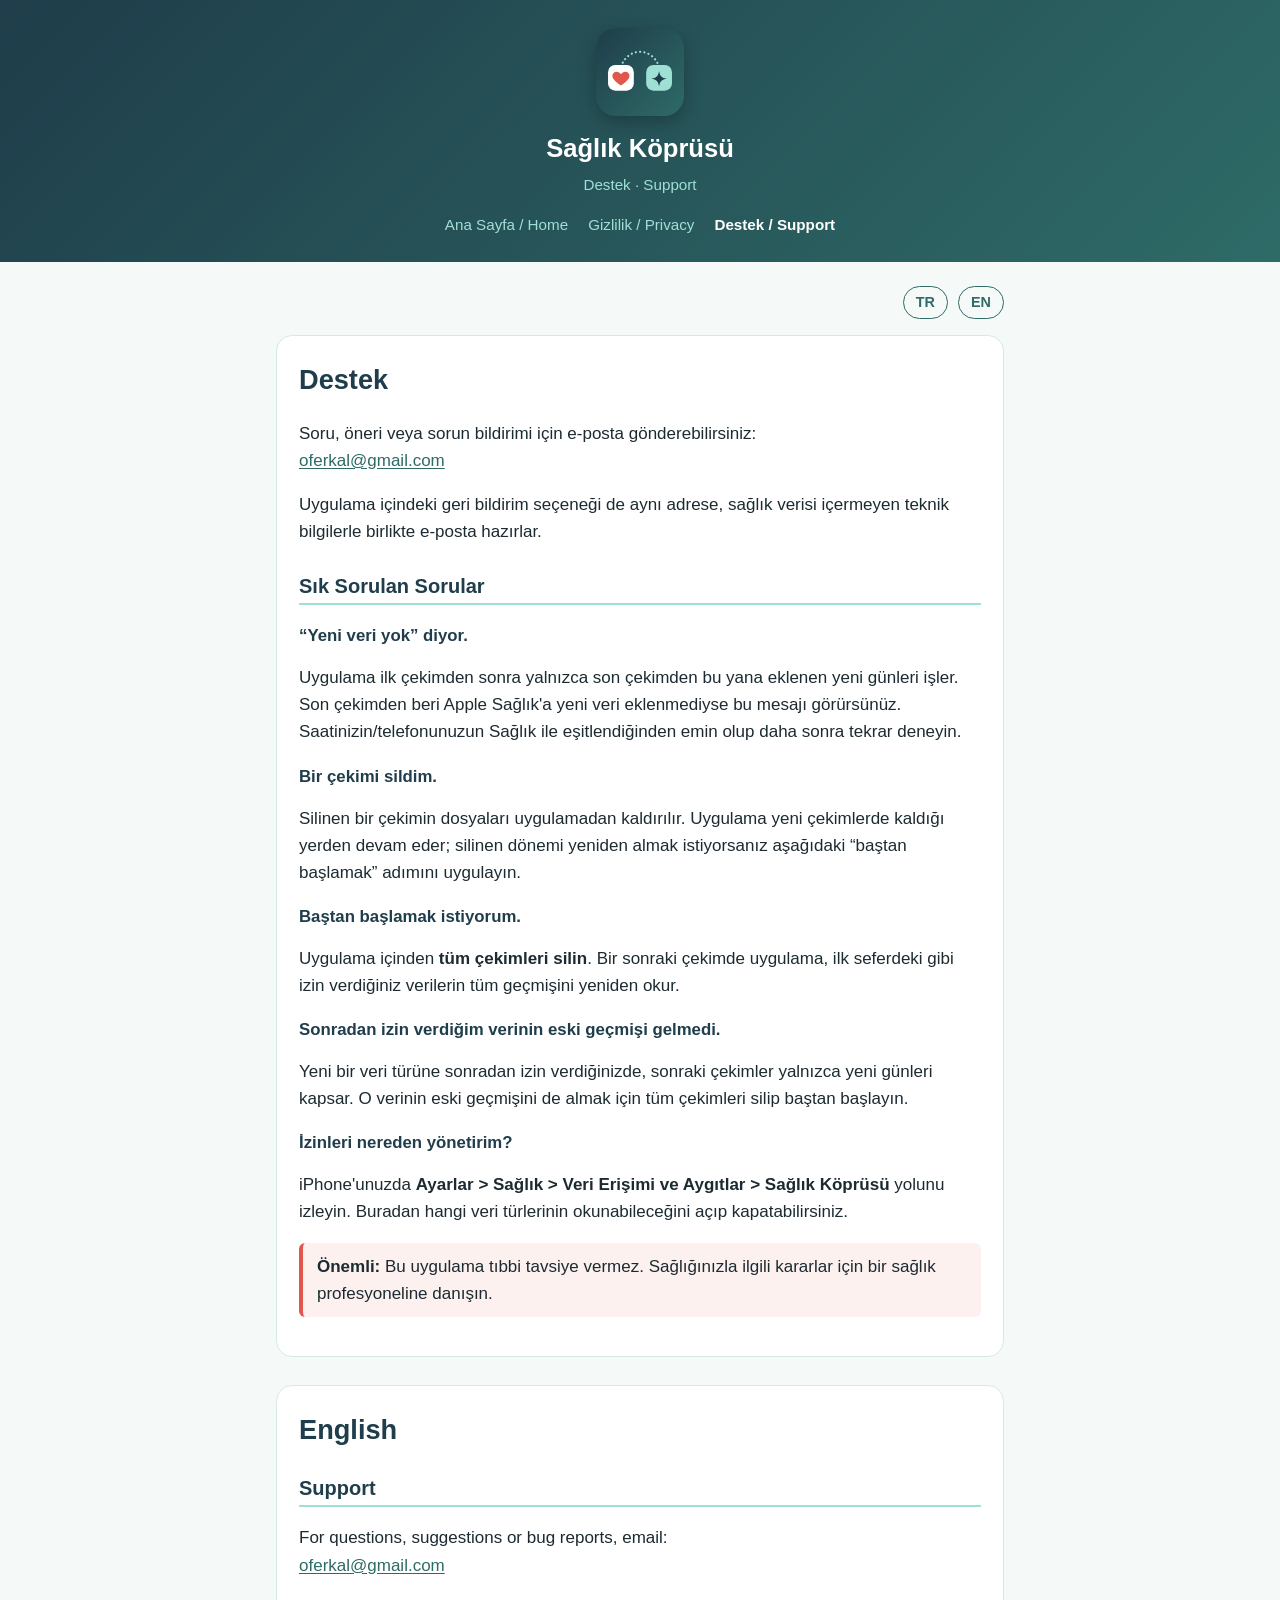
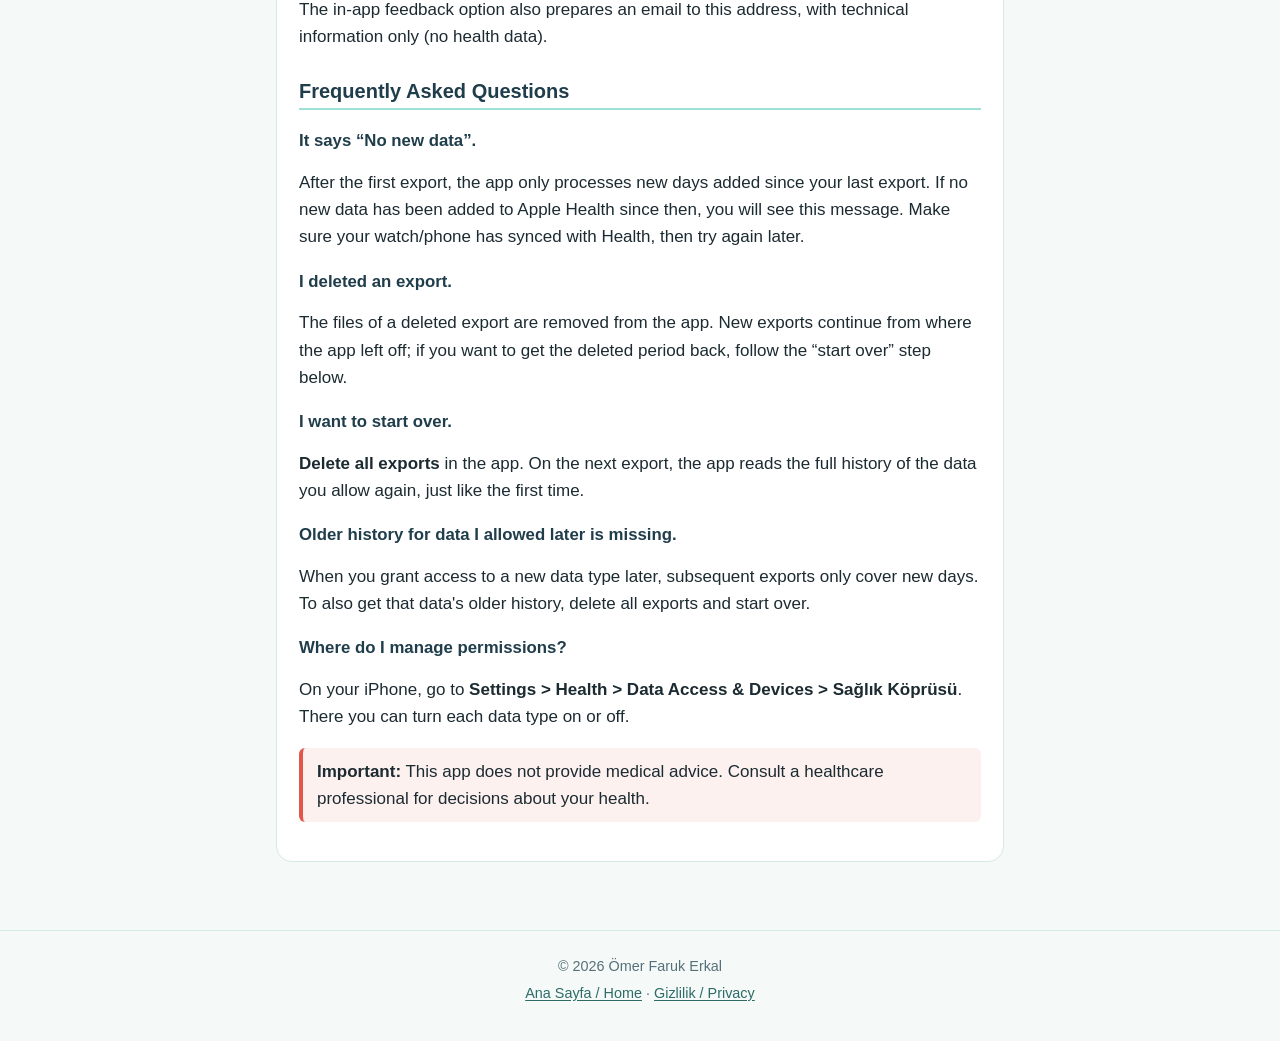
==== support.html @ dfb9d86a "Add App Store web pages: home, privacy policy, support (TR + EN) Static HTML/CSS site for GitHub Pag" ====
<!DOCTYPE html>
<html lang="tr">
<head>
  <meta charset="utf-8">
  <meta name="viewport" content="width=device-width, initial-scale=1">
  <title>Destek / Support – Sağlık Köprüsü</title>
  <meta name="description" content="Sağlık Köprüsü destek sayfası ve sık sorulan sorular. Support and FAQ for the Sağlık Köprüsü iOS app.">
  <meta name="theme-color" content="#1F3D4A">
  <link rel="icon" type="image/svg+xml" href="assets/icon.svg">
  <link rel="apple-touch-icon" href="assets/icon.svg">
  <link rel="stylesheet" href="assets/style.css">
</head>
<body>
  <header class="site-header">
    <a href="index.html">
      <img src="assets/icon.svg" alt="Sağlık Köprüsü simgesi" width="88" height="88">
      <p class="app-name">Sağlık Köprüsü</p>
    </a>
    <p class="tagline">Destek · Support</p>
    <nav class="main-nav" aria-label="Site">
      <a href="index.html">Ana Sayfa / Home</a>
      <a href="privacy.html">Gizlilik / Privacy</a>
      <a href="support.html" aria-current="page">Destek / Support</a>
    </nav>
  </header>

  <main>
    <div class="lang-jump">
      <a href="#tr" lang="tr">TR</a>
      <a href="#en" lang="en">EN</a>
    </div>

    <section class="lang" id="tr" lang="tr">
      <h1>Destek</h1>
      <p>Soru, öneri veya sorun bildirimi için e-posta gönderebilirsiniz:<br>
        <a href="mailto:oferkal@gmail.com?subject=Sa%C4%9Fl%C4%B1k%20K%C3%B6pr%C3%BCs%C3%BC%20Destek">oferkal@gmail.com</a></p>
      <p>Uygulama içindeki geri bildirim seçeneği de aynı adrese, sağlık verisi içermeyen teknik bilgilerle birlikte e-posta hazırlar.</p>

      <h2>Sık Sorulan Sorular</h2>

      <h3>“Yeni veri yok” diyor.</h3>
      <p>Uygulama ilk çekimden sonra yalnızca son çekimden bu yana eklenen yeni günleri işler. Son çekimden beri Apple Sağlık'a yeni veri eklenmediyse bu mesajı görürsünüz. Saatinizin/telefonunuzun Sağlık ile eşitlendiğinden emin olup daha sonra tekrar deneyin.</p>

      <h3>Bir çekimi sildim.</h3>
      <p>Silinen bir çekimin dosyaları uygulamadan kaldırılır. Uygulama yeni çekimlerde kaldığı yerden devam eder; silinen dönemi yeniden almak istiyorsanız aşağıdaki “baştan başlamak” adımını uygulayın.</p>

      <h3>Baştan başlamak istiyorum.</h3>
      <p>Uygulama içinden <strong>tüm çekimleri silin</strong>. Bir sonraki çekimde uygulama, ilk seferdeki gibi izin verdiğiniz verilerin tüm geçmişini yeniden okur.</p>

      <h3>Sonradan izin verdiğim verinin eski geçmişi gelmedi.</h3>
      <p>Yeni bir veri türüne sonradan izin verdiğinizde, sonraki çekimler yalnızca yeni günleri kapsar. O verinin eski geçmişini de almak için tüm çekimleri silip baştan başlayın.</p>

      <h3>İzinleri nereden yönetirim?</h3>
      <p>iPhone'unuzda <strong>Ayarlar &gt; Sağlık &gt; Veri Erişimi ve Aygıtlar &gt; Sağlık Köprüsü</strong> yolunu izleyin. Buradan hangi veri türlerinin okunabileceğini açıp kapatabilirsiniz.</p>

      <p class="note"><strong>Önemli:</strong> Bu uygulama tıbbi tavsiye vermez. Sağlığınızla ilgili kararlar için bir sağlık profesyoneline danışın.</p>
    </section>

    <section class="lang" id="en" lang="en">
      <h1>English</h1>
      <h2>Support</h2>
      <p>For questions, suggestions or bug reports, email:<br>
        <a href="mailto:oferkal@gmail.com?subject=Sa%C4%9Fl%C4%B1k%20K%C3%B6pr%C3%BCs%C3%BC%20Support">oferkal@gmail.com</a></p>
      <p>The in-app feedback option also prepares an email to this address, with technical information only (no health data).</p>

      <h2>Frequently Asked Questions</h2>

      <h3>It says “No new data”.</h3>
      <p>After the first export, the app only processes new days added since your last export. If no new data has been added to Apple Health since then, you will see this message. Make sure your watch/phone has synced with Health, then try again later.</p>

      <h3>I deleted an export.</h3>
      <p>The files of a deleted export are removed from the app. New exports continue from where the app left off; if you want to get the deleted period back, follow the “start over” step below.</p>

      <h3>I want to start over.</h3>
      <p><strong>Delete all exports</strong> in the app. On the next export, the app reads the full history of the data you allow again, just like the first time.</p>

      <h3>Older history for data I allowed later is missing.</h3>
      <p>When you grant access to a new data type later, subsequent exports only cover new days. To also get that data's older history, delete all exports and start over.</p>

      <h3>Where do I manage permissions?</h3>
      <p>On your iPhone, go to <strong>Settings &gt; Health &gt; Data Access &amp; Devices &gt; Sağlık Köprüsü</strong>. There you can turn each data type on or off.</p>

      <p class="note"><strong>Important:</strong> This app does not provide medical advice. Consult a healthcare professional for decisions about your health.</p>
    </section>
  </main>

  <footer class="site-footer">
    <p>© 2026 Ömer Faruk Erkal</p>
    <p><a href="index.html">Ana Sayfa / Home</a> · <a href="privacy.html">Gizlilik / Privacy</a></p>
  </footer>
</body>
</html>
---- assets/style.css ----
:root {
  --dark: #1F3D4A;
  --teal: #2E6B67;
  --light: #9FE0D5;
  --heart: #E2574C;
  --bg: #F5FAF9;
  --card: #FFFFFF;
  --text: #1C2B31;
  --muted: #56707A;
  --border: #D6E9E5;
}

* { box-sizing: border-box; }

html { -webkit-text-size-adjust: 100%; }

body {
  margin: 0;
  background: var(--bg);
  color: var(--text);
  font-family: -apple-system, BlinkMacSystemFont, "Segoe UI", Roboto, "Helvetica Neue", Arial, sans-serif;
  font-size: 17px;
  line-height: 1.6;
}

a { color: var(--teal); text-underline-offset: 2px; }
a:hover { color: var(--dark); }

.site-header {
  background: linear-gradient(135deg, var(--dark), var(--teal));
  color: #fff;
  padding: 28px 16px 24px;
  text-align: center;
}
.site-header a { color: #fff; text-decoration: none; }
.site-header img {
  width: 88px;
  height: 88px;
  border-radius: 20px;
  display: block;
  margin: 0 auto 12px;
  box-shadow: 0 6px 18px rgba(0, 0, 0, 0.25);
}
.site-header .app-name { font-size: 1.6rem; font-weight: 700; margin: 0; }
.site-header .tagline { margin: 4px 0 0; color: var(--light); font-size: 0.95rem; }

nav.main-nav {
  display: flex;
  flex-wrap: wrap;
  justify-content: center;
  gap: 8px 20px;
  margin-top: 16px;
  font-size: 0.95rem;
}
nav.main-nav a { color: var(--light); }
nav.main-nav a[aria-current="page"] { color: #fff; font-weight: 600; }

main {
  max-width: 760px;
  margin: 0 auto;
  padding: 24px 16px 40px;
}

.lang-jump {
  display: flex;
  gap: 10px;
  justify-content: flex-end;
  margin-bottom: 16px;
}
.lang-jump a {
  display: inline-block;
  padding: 4px 12px;
  border: 1px solid var(--teal);
  border-radius: 999px;
  text-decoration: none;
  font-size: 0.9rem;
  font-weight: 600;
}
.lang-jump a:hover { background: var(--teal); color: #fff; }

section.lang {
  background: var(--card);
  border: 1px solid var(--border);
  border-radius: 16px;
  padding: 8px 22px 22px;
  margin-bottom: 28px;
}

h1, h2, h3 { color: var(--dark); line-height: 1.3; }
h1 { font-size: 1.7rem; margin-top: 18px; }
h2 { font-size: 1.25rem; margin-top: 28px; border-bottom: 2px solid var(--light); padding-bottom: 4px; }
h3 { font-size: 1.05rem; margin-top: 20px; }

.meta { color: var(--muted); font-size: 0.95rem; }

.note {
  border-left: 4px solid var(--heart);
  background: #FDF1F0;
  padding: 10px 14px;
  border-radius: 6px;
}

.links {
  list-style: none;
  padding: 0;
  display: grid;
  gap: 10px;
}
.links a {
  display: block;
  padding: 12px 16px;
  border-radius: 12px;
  background: var(--dark);
  color: #fff;
  text-decoration: none;
  font-weight: 600;
}
.links a:hover { background: var(--teal); }

ul li, ol li { margin: 4px 0; }

.site-footer {
  text-align: center;
  color: var(--muted);
  font-size: 0.9rem;
  padding: 20px 16px 32px;
  border-top: 1px solid var(--border);
}
.site-footer p { margin: 4px 0; }
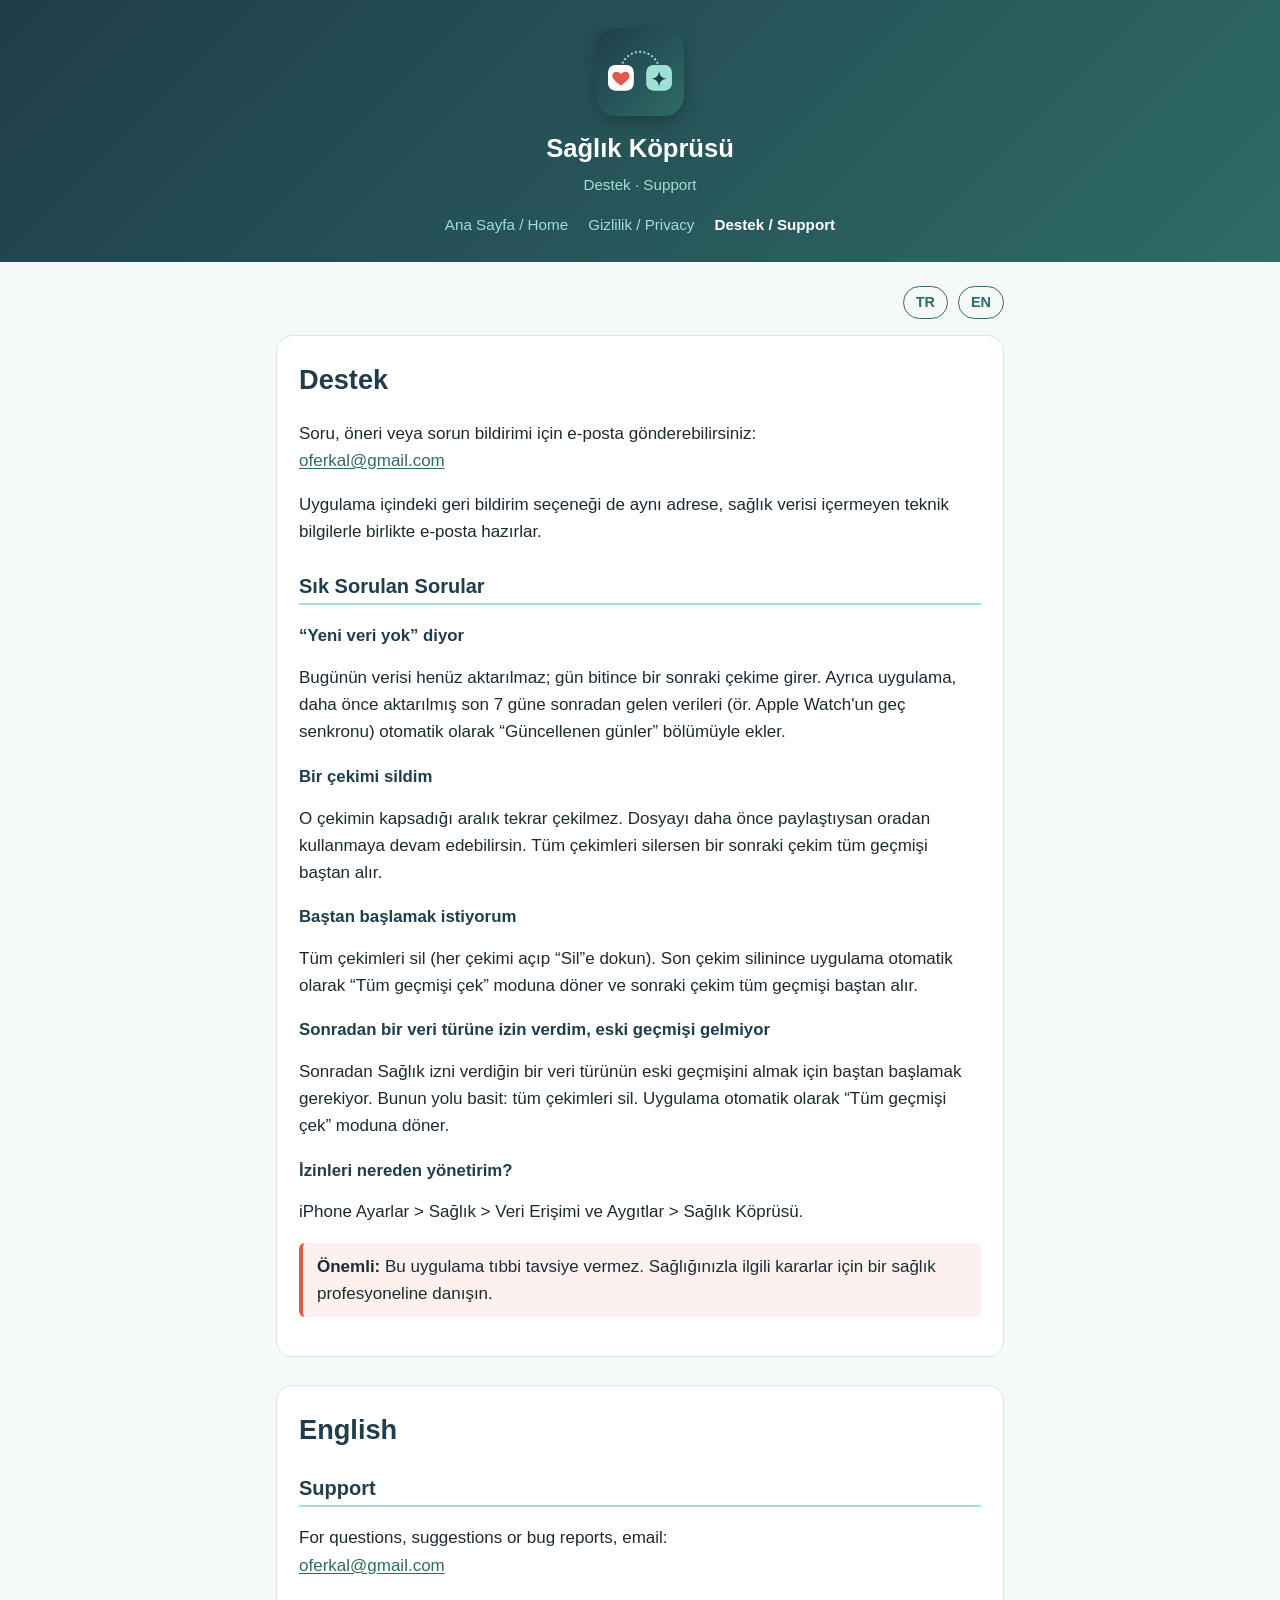
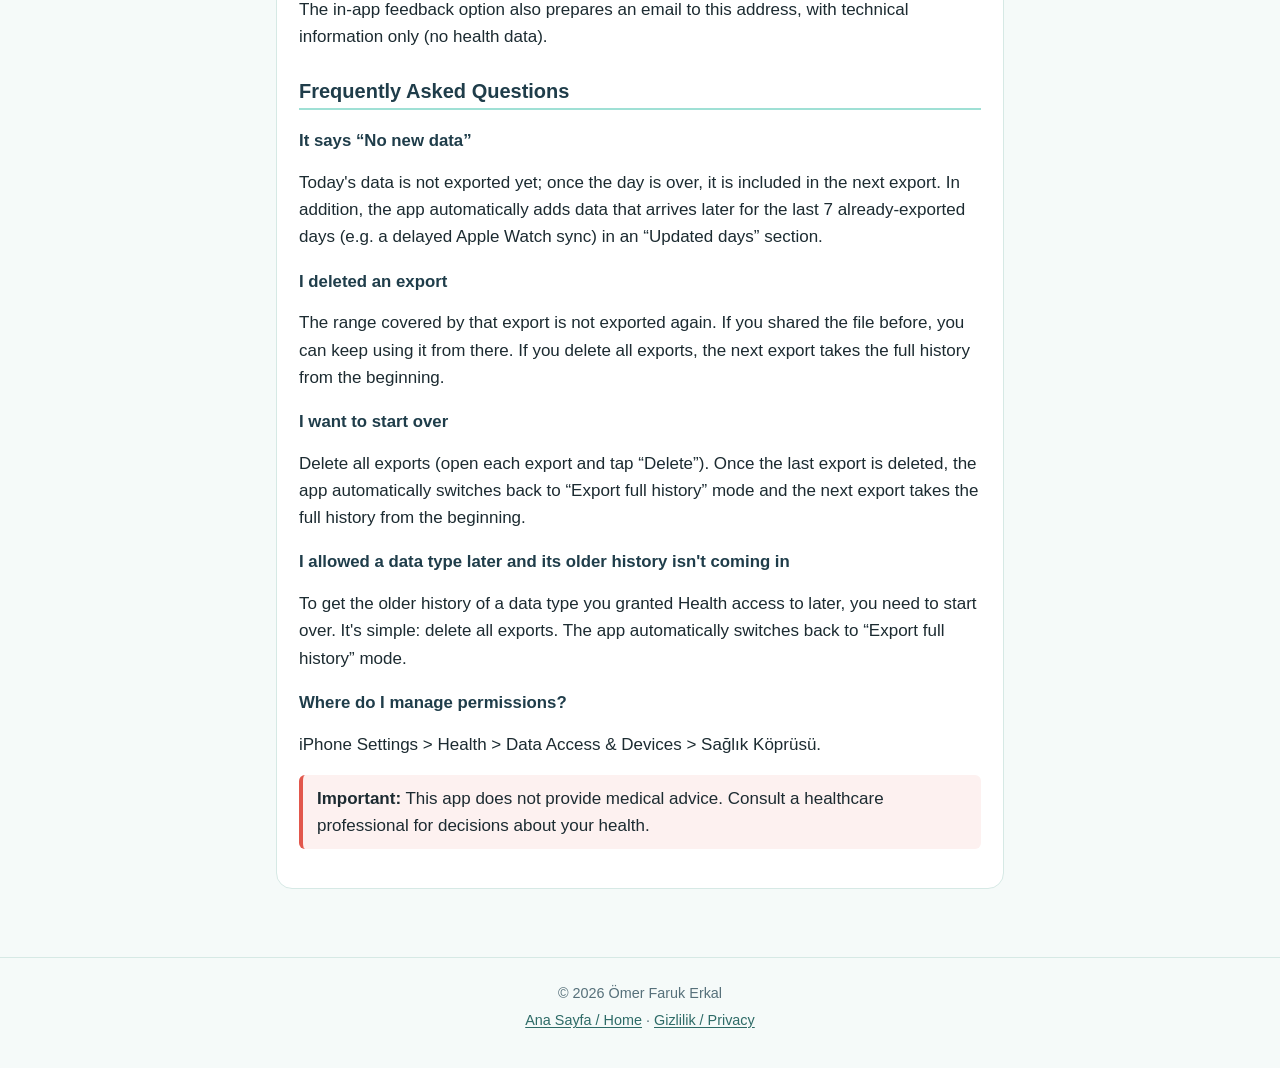
==== commit 513ac546: "Update support FAQ with the app's actual answers (TR + EN) Co-Authored-By: Claude Opus 5.5 <noreply@" ====
--- a/support.html
+++ b/support.html
@@ -38,20 +38,20 @@
 
       <h2>Sık Sorulan Sorular</h2>
 
-      <h3>“Yeni veri yok” diyor.</h3>
-      <p>Uygulama ilk çekimden sonra yalnızca son çekimden bu yana eklenen yeni günleri işler. Son çekimden beri Apple Sağlık'a yeni veri eklenmediyse bu mesajı görürsünüz. Saatinizin/telefonunuzun Sağlık ile eşitlendiğinden emin olup daha sonra tekrar deneyin.</p>
+      <h3>“Yeni veri yok” diyor</h3>
+      <p>Bugünün verisi henüz aktarılmaz; gün bitince bir sonraki çekime girer. Ayrıca uygulama, daha önce aktarılmış son 7 güne sonradan gelen verileri (ör. Apple Watch'un geç senkronu) otomatik olarak “Güncellenen günler” bölümüyle ekler.</p>
 
-      <h3>Bir çekimi sildim.</h3>
-      <p>Silinen bir çekimin dosyaları uygulamadan kaldırılır. Uygulama yeni çekimlerde kaldığı yerden devam eder; silinen dönemi yeniden almak istiyorsanız aşağıdaki “baştan başlamak” adımını uygulayın.</p>
+      <h3>Bir çekimi sildim</h3>
+      <p>O çekimin kapsadığı aralık tekrar çekilmez. Dosyayı daha önce paylaştıysan oradan kullanmaya devam edebilirsin. Tüm çekimleri silersen bir sonraki çekim tüm geçmişi baştan alır.</p>
 
-      <h3>Baştan başlamak istiyorum.</h3>
-      <p>Uygulama içinden <strong>tüm çekimleri silin</strong>. Bir sonraki çekimde uygulama, ilk seferdeki gibi izin verdiğiniz verilerin tüm geçmişini yeniden okur.</p>
+      <h3>Baştan başlamak istiyorum</h3>
+      <p>Tüm çekimleri sil (her çekimi açıp “Sil”e dokun). Son çekim silinince uygulama otomatik olarak “Tüm geçmişi çek” moduna döner ve sonraki çekim tüm geçmişi baştan alır.</p>
 
-      <h3>Sonradan izin verdiğim verinin eski geçmişi gelmedi.</h3>
-      <p>Yeni bir veri türüne sonradan izin verdiğinizde, sonraki çekimler yalnızca yeni günleri kapsar. O verinin eski geçmişini de almak için tüm çekimleri silip baştan başlayın.</p>
+      <h3>Sonradan bir veri türüne izin verdim, eski geçmişi gelmiyor</h3>
+      <p>Sonradan Sağlık izni verdiğin bir veri türünün eski geçmişini almak için baştan başlamak gerekiyor. Bunun yolu basit: tüm çekimleri sil. Uygulama otomatik olarak “Tüm geçmişi çek” moduna döner.</p>
 
       <h3>İzinleri nereden yönetirim?</h3>
-      <p>iPhone'unuzda <strong>Ayarlar &gt; Sağlık &gt; Veri Erişimi ve Aygıtlar &gt; Sağlık Köprüsü</strong> yolunu izleyin. Buradan hangi veri türlerinin okunabileceğini açıp kapatabilirsiniz.</p>
+      <p>iPhone Ayarlar &gt; Sağlık &gt; Veri Erişimi ve Aygıtlar &gt; Sağlık Köprüsü.</p>
 
       <p class="note"><strong>Önemli:</strong> Bu uygulama tıbbi tavsiye vermez. Sağlığınızla ilgili kararlar için bir sağlık profesyoneline danışın.</p>
     </section>
@@ -65,20 +65,20 @@
 
       <h2>Frequently Asked Questions</h2>
 
-      <h3>It says “No new data”.</h3>
-      <p>After the first export, the app only processes new days added since your last export. If no new data has been added to Apple Health since then, you will see this message. Make sure your watch/phone has synced with Health, then try again later.</p>
+      <h3>It says “No new data”</h3>
+      <p>Today's data is not exported yet; once the day is over, it is included in the next export. In addition, the app automatically adds data that arrives later for the last 7 already-exported days (e.g. a delayed Apple Watch sync) in an “Updated days” section.</p>
 
-      <h3>I deleted an export.</h3>
-      <p>The files of a deleted export are removed from the app. New exports continue from where the app left off; if you want to get the deleted period back, follow the “start over” step below.</p>
+      <h3>I deleted an export</h3>
+      <p>The range covered by that export is not exported again. If you shared the file before, you can keep using it from there. If you delete all exports, the next export takes the full history from the beginning.</p>
 
-      <h3>I want to start over.</h3>
-      <p><strong>Delete all exports</strong> in the app. On the next export, the app reads the full history of the data you allow again, just like the first time.</p>
+      <h3>I want to start over</h3>
+      <p>Delete all exports (open each export and tap “Delete”). Once the last export is deleted, the app automatically switches back to “Export full history” mode and the next export takes the full history from the beginning.</p>
 
-      <h3>Older history for data I allowed later is missing.</h3>
-      <p>When you grant access to a new data type later, subsequent exports only cover new days. To also get that data's older history, delete all exports and start over.</p>
+      <h3>I allowed a data type later and its older history isn't coming in</h3>
+      <p>To get the older history of a data type you granted Health access to later, you need to start over. It's simple: delete all exports. The app automatically switches back to “Export full history” mode.</p>
 
       <h3>Where do I manage permissions?</h3>
-      <p>On your iPhone, go to <strong>Settings &gt; Health &gt; Data Access &amp; Devices &gt; Sağlık Köprüsü</strong>. There you can turn each data type on or off.</p>
+      <p>iPhone Settings &gt; Health &gt; Data Access &amp; Devices &gt; Sağlık Köprüsü.</p>
 
       <p class="note"><strong>Important:</strong> This app does not provide medical advice. Consult a healthcare professional for decisions about your health.</p>
     </section>
